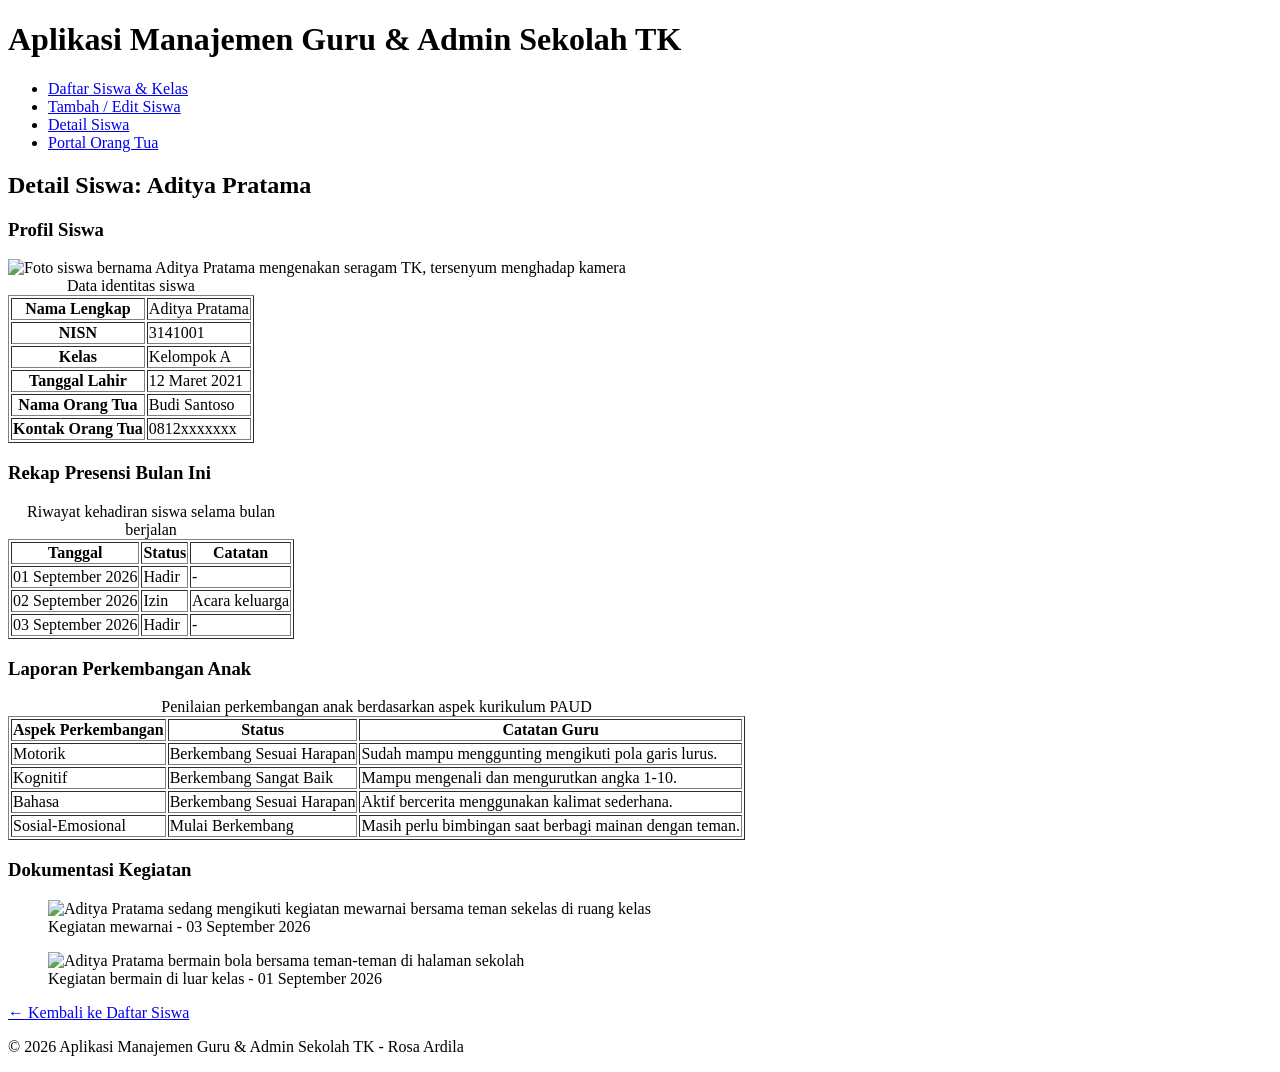
==== detail.html @ 33583f77 "progres tugas week 2" ====
<!DOCTYPE html>
<html lang="id">
<head>
  <meta charset="UTF-8">
  <meta name="viewport" content="width=device-width, initial-scale=1.0">
  <title>Detail Siswa - Aplikasi Guru & Admin TK</title>
</head>
<body>
  <header>
    <h1>Aplikasi Manajemen Guru & Admin Sekolah TK</h1>
    <nav>
      <ul>
        <li><a href="index.html">Daftar Siswa & Kelas</a></li>
        <li><a href="form.html">Tambah / Edit Siswa</a></li>
        <li><a href="detail.html">Detail Siswa</a></li>
        <li><a href="login-ortu.html">Portal Orang Tua</a></li>
      </ul>
    </nav>
  </header>

  <main>
    <article>
      <h2>Detail Siswa: Aditya Pratama</h2>

      <section>
        <h3>Profil Siswa</h3>
        <img src="img/siswa-01.jpg" alt="Foto siswa bernama Aditya Pratama mengenakan seragam TK, tersenyum menghadap kamera" width="150" height="150">
        <table border="1">
          <caption>Data identitas siswa</caption>
          <tbody>
            <tr>
              <th scope="row">Nama Lengkap</th>
              <td>Aditya Pratama</td>
            </tr>
            <tr>
              <th scope="row">NISN</th>
              <td>3141001</td>
            </tr>
            <tr>
              <th scope="row">Kelas</th>
              <td>Kelompok A</td>
            </tr>
            <tr>
              <th scope="row">Tanggal Lahir</th>
              <td>12 Maret 2021</td>
            </tr>
            <tr>
              <th scope="row">Nama Orang Tua</th>
              <td>Budi Santoso</td>
            </tr>
            <tr>
              <th scope="row">Kontak Orang Tua</th>
              <td>0812xxxxxxx</td>
            </tr>
          </tbody>
        </table>
      </section>

      <section>
        <h3>Rekap Presensi Bulan Ini</h3>
        <table border="1">
          <caption>Riwayat kehadiran siswa selama bulan berjalan</caption>
          <thead>
            <tr>
              <th scope="col">Tanggal</th>
              <th scope="col">Status</th>
              <th scope="col">Catatan</th>
            </tr>
          </thead>
          <tbody>
            <tr>
              <td>01 September 2026</td>
              <td>Hadir</td>
              <td>-</td>
            </tr>
            <tr>
              <td>02 September 2026</td>
              <td>Izin</td>
              <td>Acara keluarga</td>
            </tr>
            <tr>
              <td>03 September 2026</td>
              <td>Hadir</td>
              <td>-</td>
            </tr>
          </tbody>
        </table>
      </section>

      <section>
        <h3>Laporan Perkembangan Anak</h3>
        <table border="1">
          <caption>Penilaian perkembangan anak berdasarkan aspek kurikulum PAUD</caption>
          <thead>
            <tr>
              <th scope="col">Aspek Perkembangan</th>
              <th scope="col">Status</th>
              <th scope="col">Catatan Guru</th>
            </tr>
          </thead>
          <tbody>
            <tr>
              <td>Motorik</td>
              <td>Berkembang Sesuai Harapan</td>
              <td>Sudah mampu menggunting mengikuti pola garis lurus.</td>
            </tr>
            <tr>
              <td>Kognitif</td>
              <td>Berkembang Sangat Baik</td>
              <td>Mampu mengenali dan mengurutkan angka 1-10.</td>
            </tr>
            <tr>
              <td>Bahasa</td>
              <td>Berkembang Sesuai Harapan</td>
              <td>Aktif bercerita menggunakan kalimat sederhana.</td>
            </tr>
            <tr>
              <td>Sosial-Emosional</td>
              <td>Mulai Berkembang</td>
              <td>Masih perlu bimbingan saat berbagi mainan dengan teman.</td>
            </tr>
          </tbody>
        </table>
      </section>

      <section>
        <h3>Dokumentasi Kegiatan</h3>
        <figure>
          <img src="img/kegiatan-01.jpg" alt="Aditya Pratama sedang mengikuti kegiatan mewarnai bersama teman sekelas di ruang kelas" width="300" height="200">
          <figcaption>Kegiatan mewarnai - 03 September 2026</figcaption>
        </figure>
        <figure>
          <img src="img/kegiatan-02.jpg" alt="Aditya Pratama bermain bola bersama teman-teman di halaman sekolah" width="300" height="200">
          <figcaption>Kegiatan bermain di luar kelas - 01 September 2026</figcaption>
        </figure>
      </section>

      <p><a href="index.html">&larr; Kembali ke Daftar Siswa</a></p>
    </article>
  </main>

  <footer>
    <p>&copy; 2026 Aplikasi Manajemen Guru & Admin Sekolah TK - Rosa Ardila</p>
  </footer>
</body>
</html>
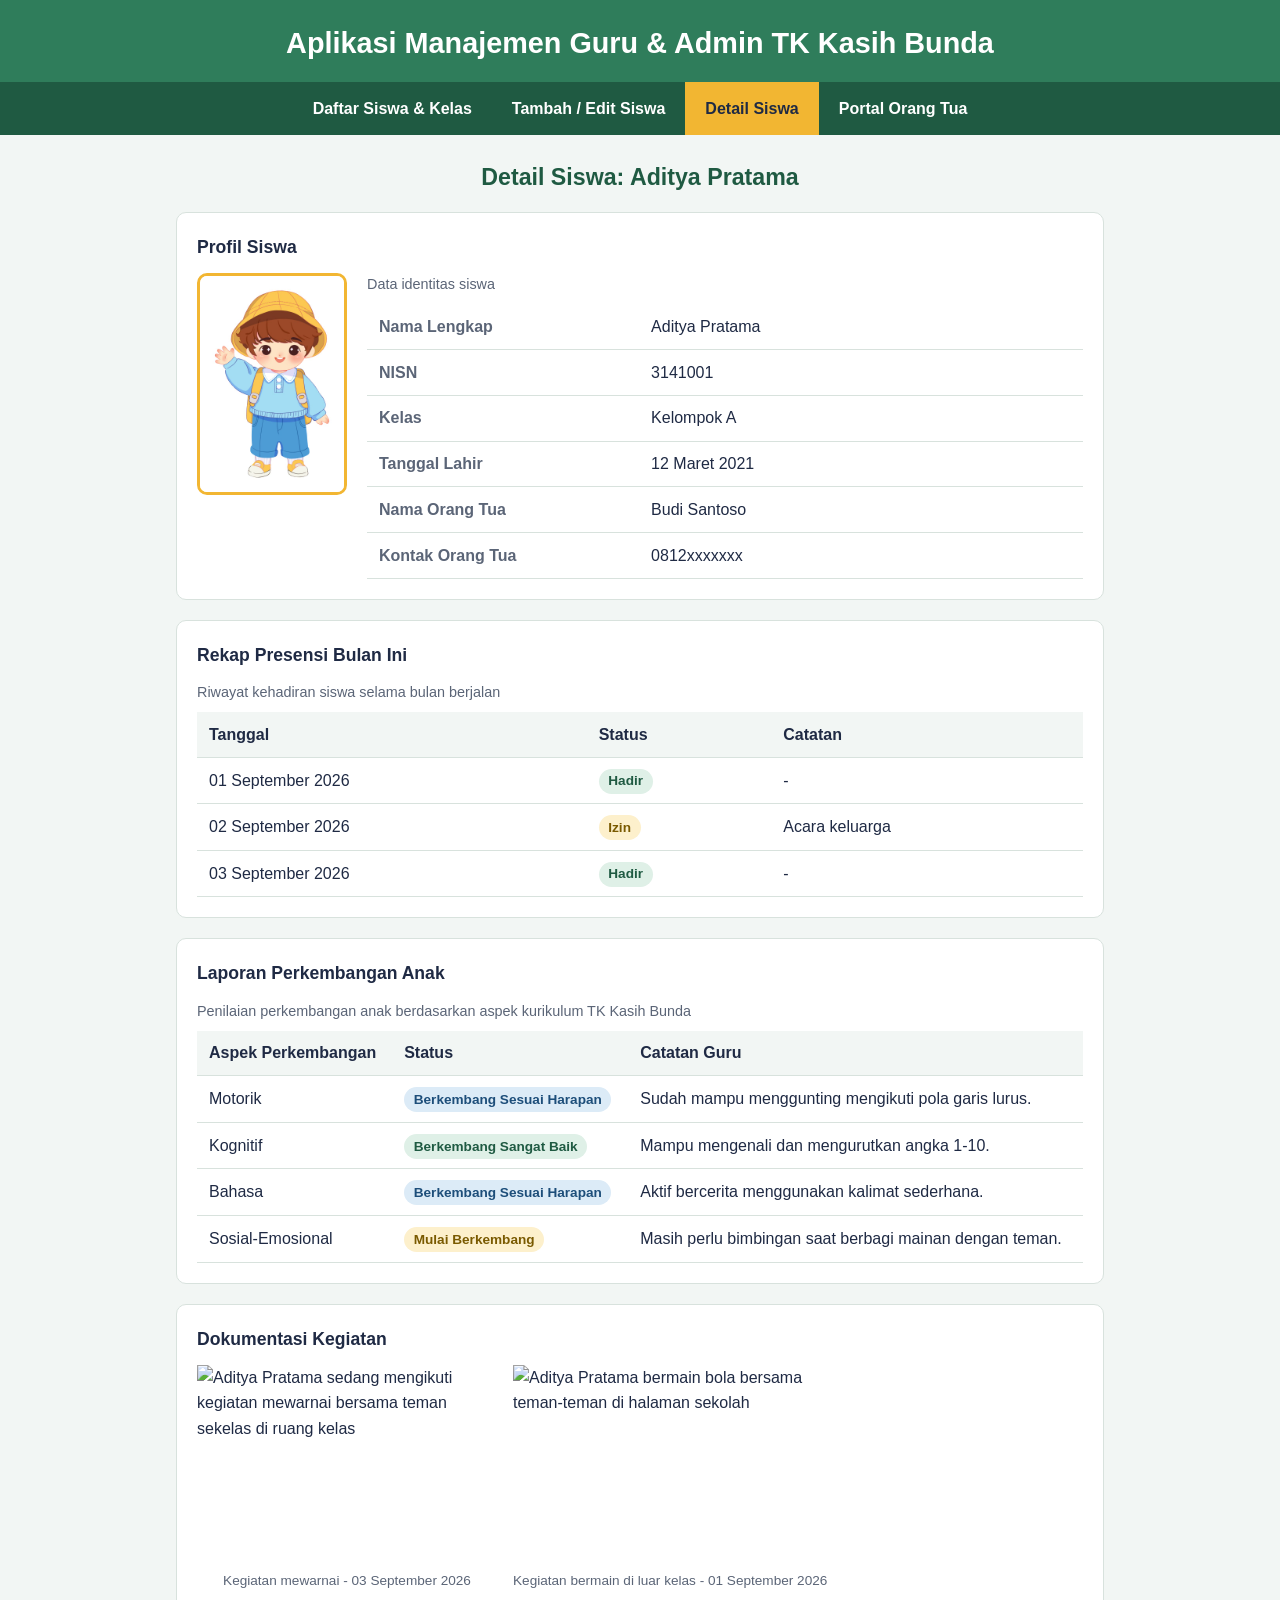
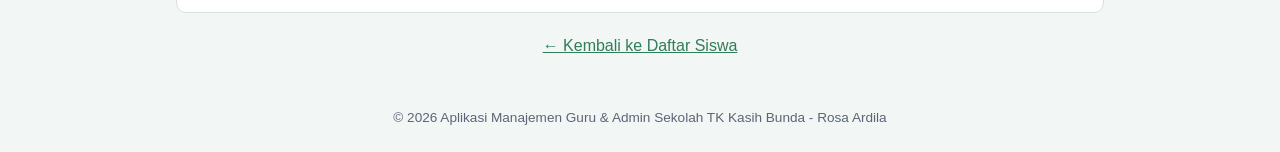
==== commit fdef4a55: "Hubungkan detail.html ke style.css" ====
--- a/detail.html
+++ b/detail.html
@@ -4,15 +4,16 @@
   <meta charset="UTF-8">
   <meta name="viewport" content="width=device-width, initial-scale=1.0">
   <title>Detail Siswa - Aplikasi Guru & Admin TK</title>
+  <link rel="stylesheet" href="style.css">
 </head>
 <body>
   <header>
-    <h1>Aplikasi Manajemen Guru & Admin Sekolah TK</h1>
+    <h1>Aplikasi Manajemen Guru & Admin TK Kasih Bunda</h1>
     <nav>
       <ul>
         <li><a href="index.html">Daftar Siswa & Kelas</a></li>
         <li><a href="form.html">Tambah / Edit Siswa</a></li>
-        <li><a href="detail.html">Detail Siswa</a></li>
+        <li><a href="detail.html" class="aktif">Detail Siswa</a></li>
         <li><a href="login-ortu.html">Portal Orang Tua</a></li>
       </ul>
     </nav>
@@ -24,8 +25,9 @@
 
       <section>
         <h3>Profil Siswa</h3>
-        <img src="img/siswa-01.jpg" alt="Foto siswa bernama Aditya Pratama mengenakan seragam TK, tersenyum menghadap kamera" width="150" height="150">
-        <table border="1">
+        <div class="profil">
+        <img class="foto" src="img/siswa-01.jpg" alt="Foto siswa bernama Aditya Pratama mengenakan seragam TK, tersenyum menghadap kamera" width="150" height="150">
+        <div class="bungkus-tabel"><table>
           <caption>Data identitas siswa</caption>
           <tbody>
             <tr>
@@ -53,12 +55,13 @@
               <td>0812xxxxxxx</td>
             </tr>
           </tbody>
-        </table>
+        </table></div>
+        </div>
       </section>
 
       <section>
         <h3>Rekap Presensi Bulan Ini</h3>
-        <table border="1">
+        <div class="bungkus-tabel"><table>
           <caption>Riwayat kehadiran siswa selama bulan berjalan</caption>
           <thead>
             <tr>
@@ -70,27 +73,27 @@
           <tbody>
             <tr>
               <td>01 September 2026</td>
-              <td>Hadir</td>
+              <td><span class="badge hijau">Hadir</span></td>
               <td>-</td>
             </tr>
             <tr>
               <td>02 September 2026</td>
-              <td>Izin</td>
+              <td><span class="badge kuning">Izin</span></td>
               <td>Acara keluarga</td>
             </tr>
             <tr>
               <td>03 September 2026</td>
-              <td>Hadir</td>
+              <td><span class="badge hijau">Hadir</span></td>
               <td>-</td>
             </tr>
           </tbody>
-        </table>
+        </table></div>
       </section>
 
       <section>
         <h3>Laporan Perkembangan Anak</h3>
-        <table border="1">
-          <caption>Penilaian perkembangan anak berdasarkan aspek kurikulum PAUD</caption>
+        <div class="bungkus-tabel"><table>
+          <caption>Penilaian perkembangan anak berdasarkan aspek kurikulum TK Kasih  Bunda</caption>
           <thead>
             <tr>
               <th scope="col">Aspek Perkembangan</th>
@@ -101,30 +104,31 @@
           <tbody>
             <tr>
               <td>Motorik</td>
-              <td>Berkembang Sesuai Harapan</td>
+              <td><span class="badge biru">Berkembang Sesuai Harapan</span></td>
               <td>Sudah mampu menggunting mengikuti pola garis lurus.</td>
             </tr>
             <tr>
               <td>Kognitif</td>
-              <td>Berkembang Sangat Baik</td>
+              <td><span class="badge hijau">Berkembang Sangat Baik</span></td>
               <td>Mampu mengenali dan mengurutkan angka 1-10.</td>
             </tr>
             <tr>
               <td>Bahasa</td>
-              <td>Berkembang Sesuai Harapan</td>
+              <td><span class="badge biru">Berkembang Sesuai Harapan</span></td>
               <td>Aktif bercerita menggunakan kalimat sederhana.</td>
             </tr>
             <tr>
               <td>Sosial-Emosional</td>
-              <td>Mulai Berkembang</td>
+              <td><span class="badge kuning">Mulai Berkembang</span></td>
               <td>Masih perlu bimbingan saat berbagi mainan dengan teman.</td>
             </tr>
           </tbody>
-        </table>
+        </table></div>
       </section>
 
       <section>
         <h3>Dokumentasi Kegiatan</h3>
+        <div class="galeri">
         <figure>
           <img src="img/kegiatan-01.jpg" alt="Aditya Pratama sedang mengikuti kegiatan mewarnai bersama teman sekelas di ruang kelas" width="300" height="200">
           <figcaption>Kegiatan mewarnai - 03 September 2026</figcaption>
@@ -133,6 +137,7 @@
           <img src="img/kegiatan-02.jpg" alt="Aditya Pratama bermain bola bersama teman-teman di halaman sekolah" width="300" height="200">
           <figcaption>Kegiatan bermain di luar kelas - 01 September 2026</figcaption>
         </figure>
+        </div>
       </section>
 
       <p><a href="index.html">&larr; Kembali ke Daftar Siswa</a></p>
@@ -140,7 +145,7 @@
   </main>
 
   <footer>
-    <p>&copy; 2026 Aplikasi Manajemen Guru & Admin Sekolah TK - Rosa Ardila</p>
+    <p>&copy; 2026 Aplikasi Manajemen Guru & Admin Sekolah TK Kasih Bunda - Rosa Ardila</p>
   </footer>
 </body>
 </html>
--- a/style.css
+++ b/style.css
@@ -0,0 +1,263 @@
+/* =========================================================
+   style.css — Aplikasi Manajemen Guru & Admin TK Kasih Bunda
+   Tugas Minggu 3: CSS native (tanpa framework)
+   Dipakai bersama oleh: index, form, detail, login-ortu, portal-ortu
+   ========================================================= */
+
+/* ---------- Identitas visual: warna ---------- */
+:root {
+  --hijau: #2f7d5b;         /* warna utama */
+  --hijau-tua: #1f5a42;
+  --hijau-muda: #dff0e7;
+  --kuning: #f2b632;        /* aksen */
+  --kuning-muda: #fdf0cc;
+  --biru-muda: #dcebf7;
+  --navy: #1f2a44;          /* teks utama */
+  --abu: #5b6577;           /* teks sekunder */
+  --latar: #f2f6f4;         /* background halaman */
+  --putih: #ffffff;
+  --garis: #d8e2dd;
+}
+
+* { box-sizing: border-box; }
+
+/* ---------- Font properties (teks isi) ---------- */
+body {
+  margin: 0;
+  font-family: "Nunito", "Segoe UI", Arial, sans-serif;
+  font-size: 16px;
+  font-weight: 400;
+  line-height: 1.6;
+  color: var(--navy);
+  background-color: var(--latar);
+}
+
+/* ---------- Font properties (judul) ---------- */
+h1 { font-size: 1.8rem;  font-weight: 800; margin: 0; }
+h2 { font-size: 1.45rem; font-weight: 700; margin: 0 0 .75rem; color: var(--hijau-tua); }
+h3 { font-size: 1.1rem;  font-weight: 700; margin: 0 0 .75rem; }
+p  { margin: 0 0 1rem; }
+a  { color: var(--hijau); }
+strong { font-weight: 800; }
+
+/* ---------- Header & navigasi (horizontal) ---------- */
+header {
+  background-color: var(--hijau);
+  color: var(--putih);
+  text-align: center;
+}
+header h1 {
+  padding: 1.25rem 1rem 1rem;
+  color: var(--putih);
+}
+
+nav { background-color: var(--hijau-tua); }
+nav ul {
+  list-style: none;            /* hilangkan bullet */
+  margin: 0;
+  padding: 0;
+  display: flex;               /* menu horizontal */
+  justify-content: center;
+  flex-wrap: wrap;
+}
+nav li a {
+  display: block;
+  padding: .85rem 1.25rem;
+  color: var(--putih);
+  text-decoration: none;
+  font-weight: 700;
+}
+nav li a:hover,
+nav li a.aktif {
+  background-color: var(--kuning);
+  color: var(--navy);
+}
+
+/* ---------- Konten utama ---------- */
+main {
+  max-width: 960px;
+  margin: 1.5rem auto;
+  padding: 0 1rem;
+}
+
+article > h2 { text-align: center; margin-bottom: 1rem; }
+article > p  { text-align: center; max-width: 720px; margin-left: auto; margin-right: auto; }
+
+section {                       /* tiap bagian tampil sebagai kartu */
+  background-color: var(--putih);
+  border: 1px solid var(--garis);
+  border-radius: 10px;
+  padding: 1.25rem;
+  margin-bottom: 1.25rem;
+}
+section > :last-child { margin-bottom: 0; }
+
+/* ---------- Pengelompokan dengan <div> ---------- */
+.profil {                       /* foto + tabel identitas berdampingan */
+  display: flex;
+  gap: 1.25rem;
+  align-items: flex-start;
+}
+.profil .bungkus-tabel { flex: 1; }
+.foto {
+  border-radius: 10px;
+  border: 3px solid var(--kuning);
+  object-fit: cover;
+}
+
+.bungkus-tabel { overflow-x: auto; }
+
+.galeri {
+  display: flex;
+  flex-wrap: wrap;
+  gap: 1rem;
+}
+
+/* ---------- Pengelompokan dengan <span> (label status) ---------- */
+.badge {
+  display: inline-block;
+  padding: .1rem .6rem;
+  border-radius: 999px;
+  font-size: .85rem;
+  font-weight: 700;
+  white-space: nowrap;
+}
+.badge.hijau  { background-color: var(--hijau-muda);  color: var(--hijau-tua); }
+.badge.biru   { background-color: var(--biru-muda);   color: #1d4e7a; }
+.badge.kuning { background-color: var(--kuning-muda); color: #7a5a00; }
+
+/* ---------- Tabel ---------- */
+table { width: 100%; border-collapse: collapse; }
+caption {
+  caption-side: top;
+  text-align: left;
+  font-size: .9rem;
+  color: var(--abu);
+  padding-bottom: .5rem;
+}
+th, td {
+  padding: .6rem .75rem;
+  border-bottom: 1px solid var(--garis);
+  text-align: left;
+}
+thead th {
+  background-color: var(--latar);
+  font-weight: 700;
+}
+tbody th[scope="row"] {         /* tabel identitas: label di kiri */
+  width: 38%;
+  font-weight: 700;
+  color: var(--abu);
+}
+
+/* ---------- Gambar & figure ---------- */
+img { max-width: 100%; height: auto; display: block; }
+figure { margin: 0; }
+figcaption {
+  font-size: .85rem;
+  color: var(--abu);
+  text-align: center;
+  padding-top: .35rem;
+}
+
+/* ---------- Styling list (jika ada ul/ol di konten) ---------- */
+main ul, main ol { padding-left: 1.5rem; }
+main li { margin-bottom: .3rem; }
+main li::marker { color: var(--hijau); font-weight: 800; }
+
+/* ---------- Form ---------- */
+fieldset {
+  border: 1px solid var(--garis);
+  border-radius: 8px;
+  padding: 1rem 1.25rem .5rem;
+  margin: 0 0 1.25rem;
+}
+legend {
+  font-weight: 700;
+  color: var(--hijau-tua);
+  padding: 0 .5rem;
+}
+form br { display: none; }
+form label {
+  display: block;
+  font-weight: 700;
+  margin-bottom: .25rem;
+  text-align: left;
+}
+input[type="text"],
+input[type="password"],
+input[type="tel"],
+input[type="date"],
+input[type="file"],
+select,
+textarea {
+  display: block;
+  width: 100%;
+  padding: .6rem .75rem;
+  border: 1px solid var(--garis);
+  border-radius: 6px;
+  background-color: var(--putih);
+  font-family: inherit;
+  font-size: 1rem;
+  color: var(--navy);
+}
+input:focus, select:focus, textarea:focus {
+  outline: 2px solid var(--kuning);
+  border-color: var(--hijau);
+}
+
+button {
+  padding: .7rem 1.5rem;
+  background-color: var(--hijau);
+  color: var(--putih);
+  font-family: inherit;
+  font-size: 1rem;
+  font-weight: 700;
+  border: none;
+  border-radius: 6px;
+  cursor: pointer;
+}
+button:hover { background-color: var(--hijau-tua); }
+button.sekunder {
+  background-color: var(--putih);
+  color: var(--hijau-tua);
+  border: 1px solid var(--hijau);
+}
+button.sekunder:hover { background-color: var(--hijau-muda); }
+
+/* ---------- Halaman login (orang tua & guru/admin) ---------- */
+.login-ortu,
+.login-guru { max-width: 480px; margin: 0 auto; }
+.login-ortu > p,
+.login-guru > p { text-align: left; }
+.login-ortu button[type="submit"],
+.login-guru button[type="submit"] { width: 100%; }
+
+/* ---------- Footer ---------- */
+footer {
+  text-align: center;
+  font-size: .85rem;
+  color: var(--abu);
+  padding: 1.5rem 1rem;
+}
+footer p { margin: 0; }
+
+/* =========================================================
+   RESPONSIVE (@media query) — layar <= 768px
+   1. Navigasi: horizontal -> vertikal
+   2. Foto profil + tabel: berdampingan -> bertumpuk
+   ========================================================= */
+@media (max-width: 768px) {
+  h1 { font-size: 1.35rem; }
+
+  nav ul { flex-direction: column; }
+  nav li a {
+    text-align: center;
+    border-bottom: 1px solid rgba(255, 255, 255, .15);
+  }
+
+  .profil { flex-direction: column; }
+  .profil .bungkus-tabel { width: 100%; }
+
+  tbody th[scope="row"] { width: auto; }
+}
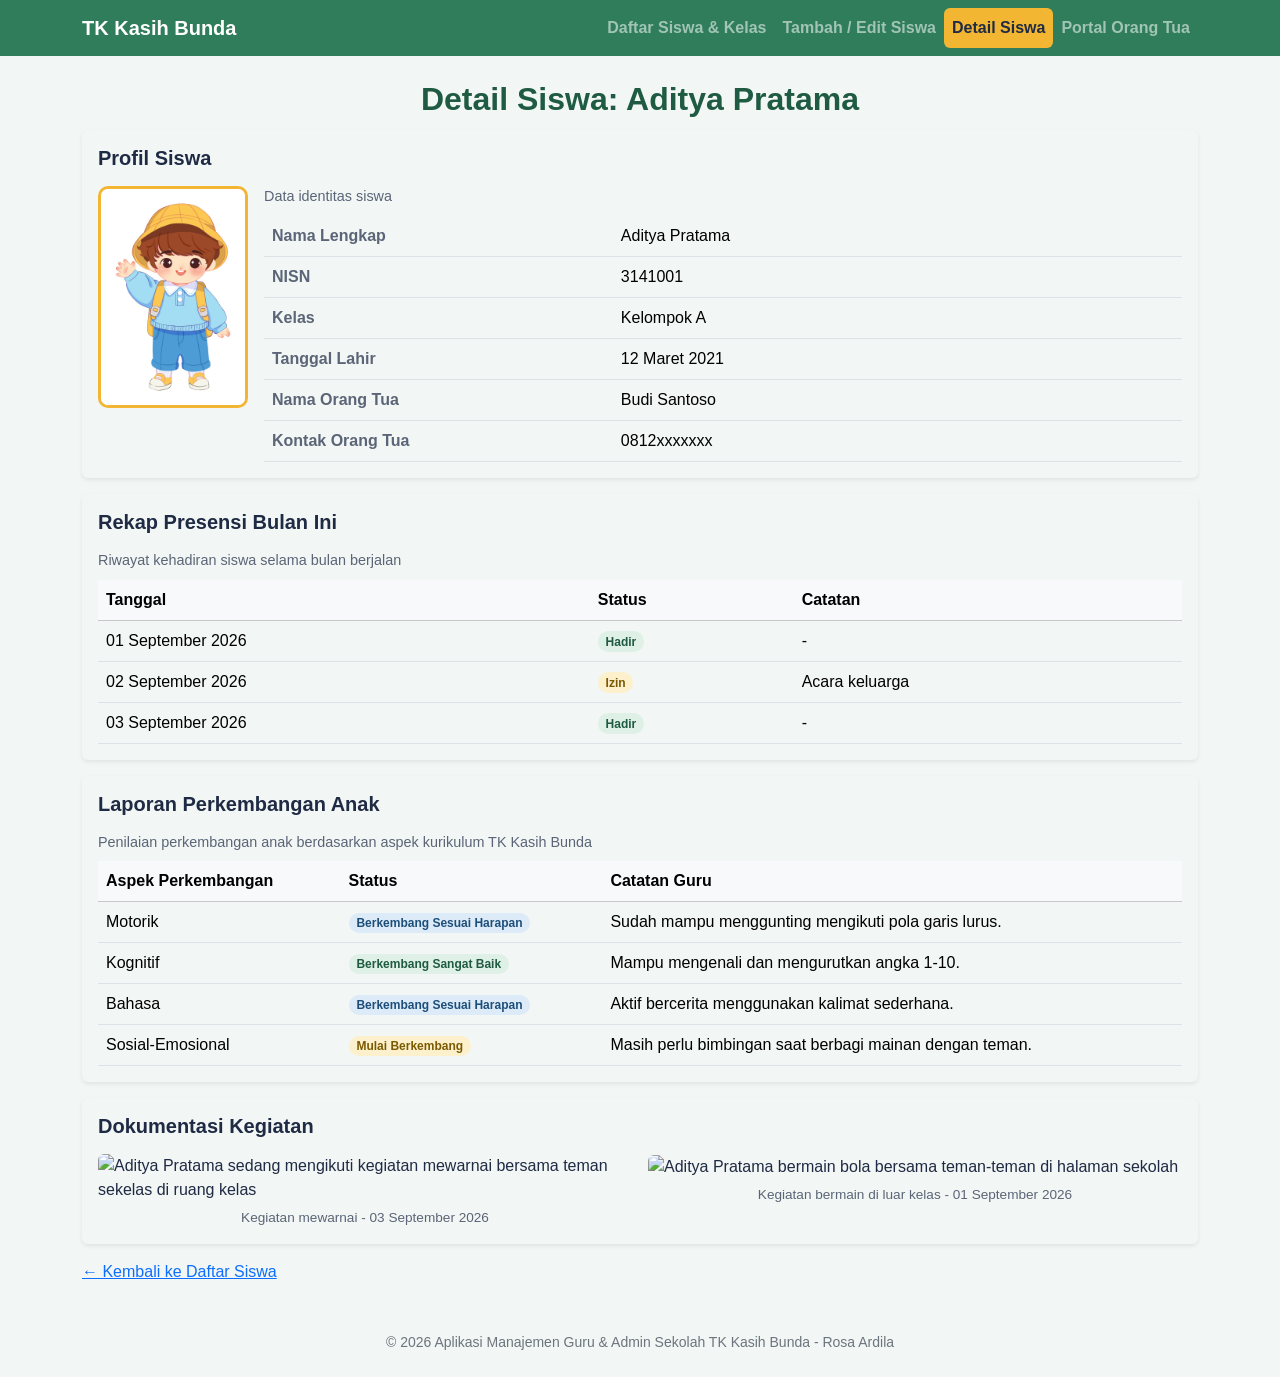
==== commit e3bb811d: "Tugas 4: konversi halaman detail siswa ke Bootstrap" ====
--- a/detail.html
+++ b/detail.html
@@ -3,149 +3,33 @@
 <head>
   <meta charset="UTF-8">
   <meta name="viewport" content="width=device-width, initial-scale=1.0">
-  <title>Detail Siswa - Aplikasi Guru & Admin TK</title>
+  <title>Detail Siswa - Aplikasi Guru &amp; Admin TK</title>
+  <link href="https://cdn.jsdelivr.net/npm/bootstrap@5.3.3/dist/css/bootstrap.min.css" rel="stylesheet">
   <link rel="stylesheet" href="style.css">
 </head>
 <body>
   <header>
-    <h1>Aplikasi Manajemen Guru & Admin TK Kasih Bunda</h1>
-    <nav>
-      <ul>
-        <li><a href="index.html">Daftar Siswa & Kelas</a></li>
-        <li><a href="form.html">Tambah / Edit Siswa</a></li>
-        <li><a href="detail.html" class="aktif">Detail Siswa</a></li>
-        <li><a href="login-ortu.html">Portal Orang Tua</a></li>
-      </ul>
+    <nav class="navbar navbar-expand-lg navbar-dark bg-hijau sticky-top">
+      <div class="container">
+        <a class="navbar-brand fw-bold" href="#">TK Kasih Bunda</a>
+        <button class="navbar-toggler" type="button" data-bs-toggle="collapse" data-bs-target="#menuUtama" aria-controls="menuUtama" aria-expanded="false" aria-label="Buka menu">
+          <span class="navbar-toggler-icon"></span>
+        </button>
+        <div class="collapse navbar-collapse" id="menuUtama">
+          <ul class="navbar-nav ms-auto"><li class="nav-item"><a class="nav-link" href="index.html">Daftar Siswa &amp; Kelas</a></li><li class="nav-item"><a class="nav-link" href="form.html">Tambah / Edit Siswa</a></li><li class="nav-item"><a class="nav-link active" href="detail.html">Detail Siswa</a></li><li class="nav-item"><a class="nav-link" href="login-ortu.html">Portal Orang Tua</a></li></ul>
+        </div>
+      </div>
     </nav>
   </header>
 
-  <main>
-    <article>
-      <h2>Detail Siswa: Aditya Pratama</h2>
-
-      <section>
-        <h3>Profil Siswa</h3>
-        <div class="profil">
-        <img class="foto" src="img/siswa-01.jpg" alt="Foto siswa bernama Aditya Pratama mengenakan seragam TK, tersenyum menghadap kamera" width="150" height="150">
-        <div class="bungkus-tabel"><table>
-          <caption>Data identitas siswa</caption>
-          <tbody>
-            <tr>
-              <th scope="row">Nama Lengkap</th>
-              <td>Aditya Pratama</td>
-            </tr>
-            <tr>
-              <th scope="row">NISN</th>
-              <td>3141001</td>
-            </tr>
-            <tr>
-              <th scope="row">Kelas</th>
-              <td>Kelompok A</td>
-            </tr>
-            <tr>
-              <th scope="row">Tanggal Lahir</th>
-              <td>12 Maret 2021</td>
-            </tr>
-            <tr>
-              <th scope="row">Nama Orang Tua</th>
-              <td>Budi Santoso</td>
-            </tr>
-            <tr>
-              <th scope="row">Kontak Orang Tua</th>
-              <td>0812xxxxxxx</td>
-            </tr>
-          </tbody>
-        </table></div>
-        </div>
-      </section>
-
-      <section>
-        <h3>Rekap Presensi Bulan Ini</h3>
-        <div class="bungkus-tabel"><table>
-          <caption>Riwayat kehadiran siswa selama bulan berjalan</caption>
-          <thead>
-            <tr>
-              <th scope="col">Tanggal</th>
-              <th scope="col">Status</th>
-              <th scope="col">Catatan</th>
-            </tr>
-          </thead>
-          <tbody>
-            <tr>
-              <td>01 September 2026</td>
-              <td><span class="badge hijau">Hadir</span></td>
-              <td>-</td>
-            </tr>
-            <tr>
-              <td>02 September 2026</td>
-              <td><span class="badge kuning">Izin</span></td>
-              <td>Acara keluarga</td>
-            </tr>
-            <tr>
-              <td>03 September 2026</td>
-              <td><span class="badge hijau">Hadir</span></td>
-              <td>-</td>
-            </tr>
-          </tbody>
-        </table></div>
-      </section>
-
-      <section>
-        <h3>Laporan Perkembangan Anak</h3>
-        <div class="bungkus-tabel"><table>
-          <caption>Penilaian perkembangan anak berdasarkan aspek kurikulum TK Kasih  Bunda</caption>
-          <thead>
-            <tr>
-              <th scope="col">Aspek Perkembangan</th>
-              <th scope="col">Status</th>
-              <th scope="col">Catatan Guru</th>
-            </tr>
-          </thead>
-          <tbody>
-            <tr>
-              <td>Motorik</td>
-              <td><span class="badge biru">Berkembang Sesuai Harapan</span></td>
-              <td>Sudah mampu menggunting mengikuti pola garis lurus.</td>
-            </tr>
-            <tr>
-              <td>Kognitif</td>
-              <td><span class="badge hijau">Berkembang Sangat Baik</span></td>
-              <td>Mampu mengenali dan mengurutkan angka 1-10.</td>
-            </tr>
-            <tr>
-              <td>Bahasa</td>
-              <td><span class="badge biru">Berkembang Sesuai Harapan</span></td>
-              <td>Aktif bercerita menggunakan kalimat sederhana.</td>
-            </tr>
-            <tr>
-              <td>Sosial-Emosional</td>
-              <td><span class="badge kuning">Mulai Berkembang</span></td>
-              <td>Masih perlu bimbingan saat berbagi mainan dengan teman.</td>
-            </tr>
-          </tbody>
-        </table></div>
-      </section>
-
-      <section>
-        <h3>Dokumentasi Kegiatan</h3>
-        <div class="galeri">
-        <figure>
-          <img src="img/kegiatan-01.jpg" alt="Aditya Pratama sedang mengikuti kegiatan mewarnai bersama teman sekelas di ruang kelas" width="300" height="200">
-          <figcaption>Kegiatan mewarnai - 03 September 2026</figcaption>
-        </figure>
-        <figure>
-          <img src="img/kegiatan-02.jpg" alt="Aditya Pratama bermain bola bersama teman-teman di halaman sekolah" width="300" height="200">
-          <figcaption>Kegiatan bermain di luar kelas - 01 September 2026</figcaption>
-        </figure>
-        </div>
-      </section>
-
-      <p><a href="index.html">&larr; Kembali ke Daftar Siswa</a></p>
-    </article>
+  <main class="container my-4">
+<h2 class="text-center">Detail Siswa: Aditya Pratama</h2><div class="card shadow-sm border-0 mb-3"><div class="card-body"><h3 class="h5 fw-bold mb-3">Profil Siswa</h3><div class="row g-3 align-items-start"><div class="col-12 col-md-auto text-center"><img class="foto img-fluid" src="img/siswa-01.jpg" alt="Foto siswa bernama Aditya Pratama mengenakan seragam TK, tersenyum menghadap kamera" width="150" height="150"></div><div class="col-12 col-md"><div class="table-responsive"><table class="table mb-0"><caption>Data identitas siswa</caption><tbody><tr><th scope="row">Nama Lengkap</th><td>Aditya Pratama</td></tr><tr><th scope="row">NISN</th><td>3141001</td></tr><tr><th scope="row">Kelas</th><td>Kelompok A</td></tr><tr><th scope="row">Tanggal Lahir</th><td>12 Maret 2021</td></tr><tr><th scope="row">Nama Orang Tua</th><td>Budi Santoso</td></tr><tr><th scope="row">Kontak Orang Tua</th><td>0812xxxxxxx</td></tr></tbody></table></div></div></div></div></div><div class="card shadow-sm border-0 mb-3"><div class="card-body"><h3 class="h5 fw-bold mb-3">Rekap Presensi Bulan Ini</h3><div class="table-responsive"><table class="table table-hover align-middle mb-0"><caption>Riwayat kehadiran siswa selama bulan berjalan</caption><thead class="table-light"><tr><th scope="col">Tanggal</th><th scope="col">Status</th><th scope="col">Catatan</th></tr></thead><tbody><tr><td>01 September 2026</td><td><span class="badge rounded-pill hijau">Hadir</span></td><td>-</td></tr><tr><td>02 September 2026</td><td><span class="badge rounded-pill kuning">Izin</span></td><td>Acara keluarga</td></tr><tr><td>03 September 2026</td><td><span class="badge rounded-pill hijau">Hadir</span></td><td>-</td></tr></tbody></table></div></div></div><div class="card shadow-sm border-0 mb-3"><div class="card-body"><h3 class="h5 fw-bold mb-3">Laporan Perkembangan Anak</h3><div class="table-responsive"><table class="table table-hover align-middle mb-0"><caption>Penilaian perkembangan anak berdasarkan aspek kurikulum TK Kasih Bunda</caption><thead class="table-light"><tr><th scope="col">Aspek Perkembangan</th><th scope="col">Status</th><th scope="col">Catatan Guru</th></tr></thead><tbody><tr><td>Motorik</td><td><span class="badge rounded-pill biru">Berkembang Sesuai Harapan</span></td><td>Sudah mampu menggunting mengikuti pola garis lurus.</td></tr><tr><td>Kognitif</td><td><span class="badge rounded-pill hijau">Berkembang Sangat Baik</span></td><td>Mampu mengenali dan mengurutkan angka 1-10.</td></tr><tr><td>Bahasa</td><td><span class="badge rounded-pill biru">Berkembang Sesuai Harapan</span></td><td>Aktif bercerita menggunakan kalimat sederhana.</td></tr><tr><td>Sosial-Emosional</td><td><span class="badge rounded-pill kuning">Mulai Berkembang</span></td><td>Masih perlu bimbingan saat berbagi mainan dengan teman.</td></tr></tbody></table></div></div></div><div class="card shadow-sm border-0 mb-3"><div class="card-body"><h3 class="h5 fw-bold mb-3">Dokumentasi Kegiatan</h3><div class="row g-3"><div class="col-12 col-md-6"><figure class="mb-0"><img src="img/kegiatan-01.jpg" alt="Aditya Pratama sedang mengikuti kegiatan mewarnai bersama teman sekelas di ruang kelas" class="img-fluid rounded w-100" width="300" height="200"><figcaption>Kegiatan mewarnai - 03 September 2026</figcaption></figure></div><div class="col-12 col-md-6"><figure class="mb-0"><img src="img/kegiatan-02.jpg" alt="Aditya Pratama bermain bola bersama teman-teman di halaman sekolah" class="img-fluid rounded w-100" width="300" height="200"><figcaption>Kegiatan bermain di luar kelas - 01 September 2026</figcaption></figure></div></div></div></div><p><a href="index.html">&larr; Kembali ke Daftar Siswa</a></p>
   </main>
 
-  <footer>
-    <p>&copy; 2026 Aplikasi Manajemen Guru & Admin Sekolah TK Kasih Bunda - Rosa Ardila</p>
+  <footer class="text-center small text-secondary py-4">
+    <p class="mb-0">© 2026 Aplikasi Manajemen Guru &amp; Admin Sekolah TK Kasih Bunda - Rosa Ardila</p>
   </footer>
+
+  <script src="https://cdn.jsdelivr.net/npm/bootstrap@5.3.3/dist/js/bootstrap.bundle.min.js"></script>
 </body>
 </html>
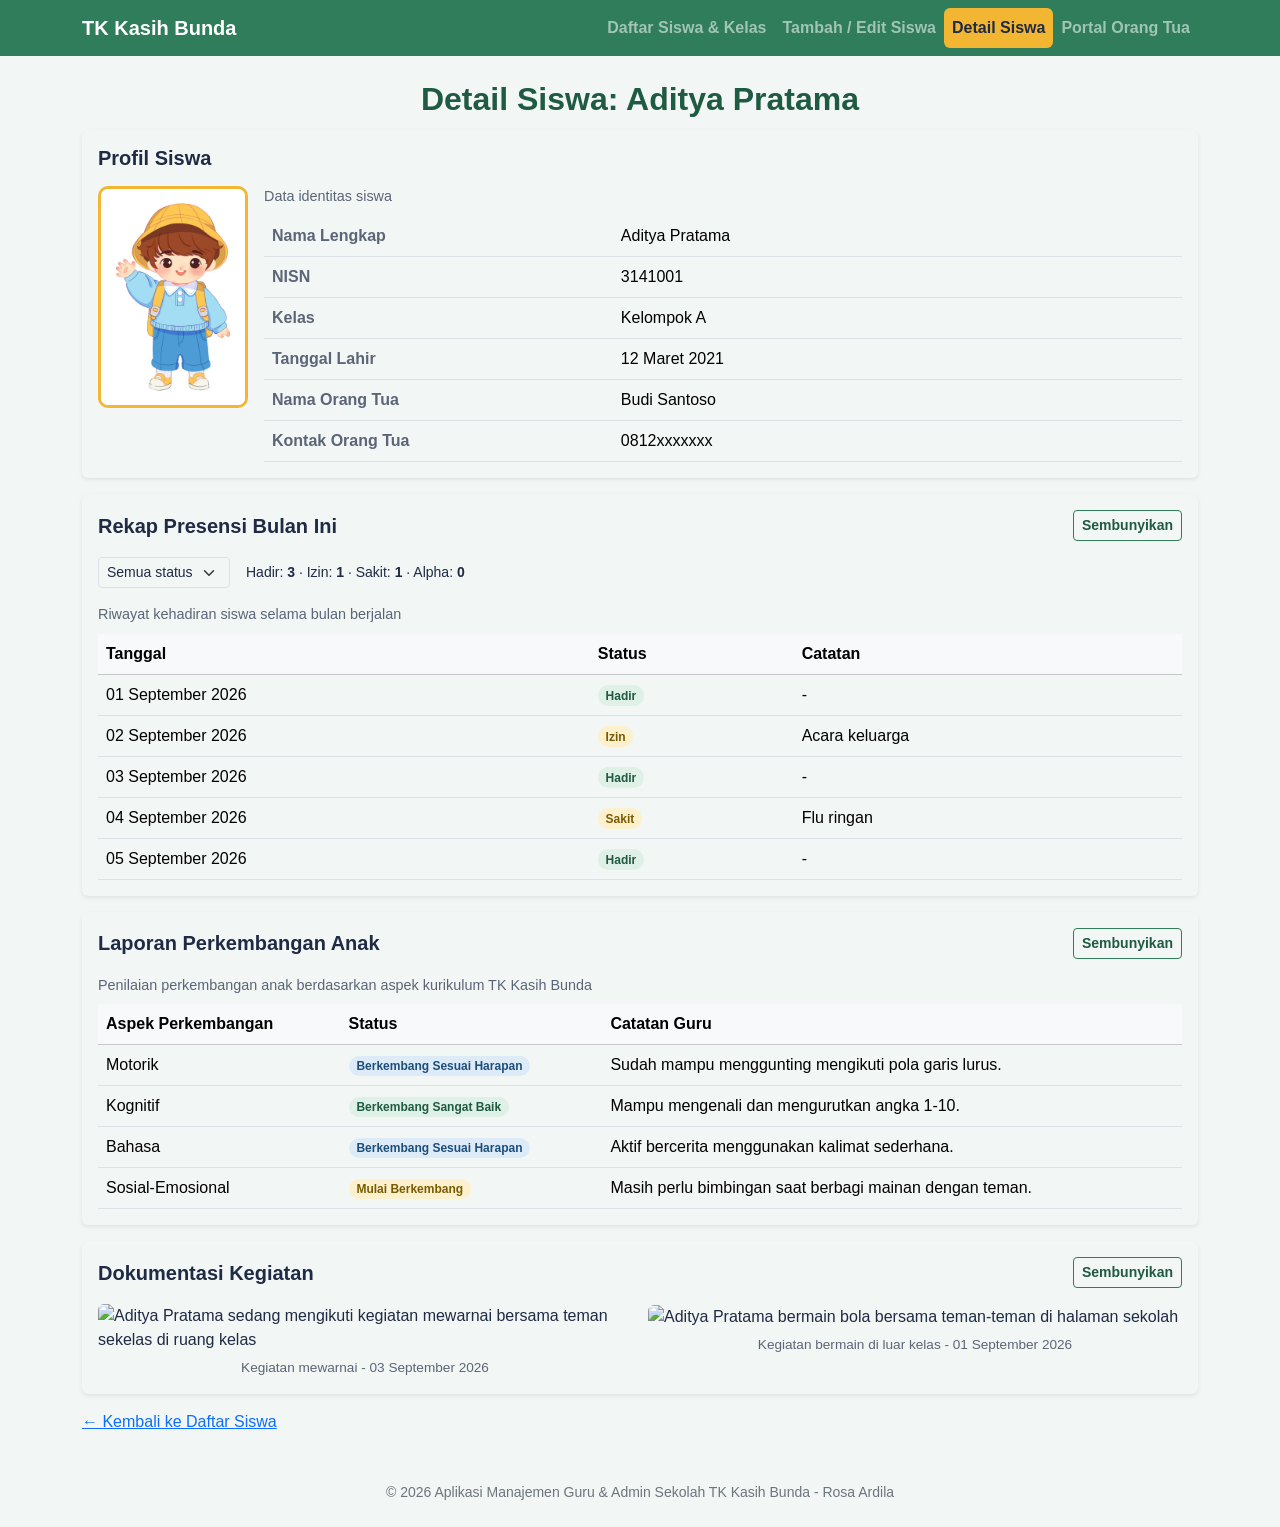
==== commit c0795b92: "Tugas 5: render presensi/laporan/pengumuman dan toggle kartu" ====
--- a/detail.html
+++ b/detail.html
@@ -23,7 +23,7 @@
   </header>
 
   <main class="container my-4">
-<h2 class="text-center">Detail Siswa: Aditya Pratama</h2><div class="card shadow-sm border-0 mb-3"><div class="card-body"><h3 class="h5 fw-bold mb-3">Profil Siswa</h3><div class="row g-3 align-items-start"><div class="col-12 col-md-auto text-center"><img class="foto img-fluid" src="img/siswa-01.jpg" alt="Foto siswa bernama Aditya Pratama mengenakan seragam TK, tersenyum menghadap kamera" width="150" height="150"></div><div class="col-12 col-md"><div class="table-responsive"><table class="table mb-0"><caption>Data identitas siswa</caption><tbody><tr><th scope="row">Nama Lengkap</th><td>Aditya Pratama</td></tr><tr><th scope="row">NISN</th><td>3141001</td></tr><tr><th scope="row">Kelas</th><td>Kelompok A</td></tr><tr><th scope="row">Tanggal Lahir</th><td>12 Maret 2021</td></tr><tr><th scope="row">Nama Orang Tua</th><td>Budi Santoso</td></tr><tr><th scope="row">Kontak Orang Tua</th><td>0812xxxxxxx</td></tr></tbody></table></div></div></div></div></div><div class="card shadow-sm border-0 mb-3"><div class="card-body"><h3 class="h5 fw-bold mb-3">Rekap Presensi Bulan Ini</h3><div class="table-responsive"><table class="table table-hover align-middle mb-0"><caption>Riwayat kehadiran siswa selama bulan berjalan</caption><thead class="table-light"><tr><th scope="col">Tanggal</th><th scope="col">Status</th><th scope="col">Catatan</th></tr></thead><tbody><tr><td>01 September 2026</td><td><span class="badge rounded-pill hijau">Hadir</span></td><td>-</td></tr><tr><td>02 September 2026</td><td><span class="badge rounded-pill kuning">Izin</span></td><td>Acara keluarga</td></tr><tr><td>03 September 2026</td><td><span class="badge rounded-pill hijau">Hadir</span></td><td>-</td></tr></tbody></table></div></div></div><div class="card shadow-sm border-0 mb-3"><div class="card-body"><h3 class="h5 fw-bold mb-3">Laporan Perkembangan Anak</h3><div class="table-responsive"><table class="table table-hover align-middle mb-0"><caption>Penilaian perkembangan anak berdasarkan aspek kurikulum TK Kasih Bunda</caption><thead class="table-light"><tr><th scope="col">Aspek Perkembangan</th><th scope="col">Status</th><th scope="col">Catatan Guru</th></tr></thead><tbody><tr><td>Motorik</td><td><span class="badge rounded-pill biru">Berkembang Sesuai Harapan</span></td><td>Sudah mampu menggunting mengikuti pola garis lurus.</td></tr><tr><td>Kognitif</td><td><span class="badge rounded-pill hijau">Berkembang Sangat Baik</span></td><td>Mampu mengenali dan mengurutkan angka 1-10.</td></tr><tr><td>Bahasa</td><td><span class="badge rounded-pill biru">Berkembang Sesuai Harapan</span></td><td>Aktif bercerita menggunakan kalimat sederhana.</td></tr><tr><td>Sosial-Emosional</td><td><span class="badge rounded-pill kuning">Mulai Berkembang</span></td><td>Masih perlu bimbingan saat berbagi mainan dengan teman.</td></tr></tbody></table></div></div></div><div class="card shadow-sm border-0 mb-3"><div class="card-body"><h3 class="h5 fw-bold mb-3">Dokumentasi Kegiatan</h3><div class="row g-3"><div class="col-12 col-md-6"><figure class="mb-0"><img src="img/kegiatan-01.jpg" alt="Aditya Pratama sedang mengikuti kegiatan mewarnai bersama teman sekelas di ruang kelas" class="img-fluid rounded w-100" width="300" height="200"><figcaption>Kegiatan mewarnai - 03 September 2026</figcaption></figure></div><div class="col-12 col-md-6"><figure class="mb-0"><img src="img/kegiatan-02.jpg" alt="Aditya Pratama bermain bola bersama teman-teman di halaman sekolah" class="img-fluid rounded w-100" width="300" height="200"><figcaption>Kegiatan bermain di luar kelas - 01 September 2026</figcaption></figure></div></div></div></div><p><a href="index.html">&larr; Kembali ke Daftar Siswa</a></p>
+<h2 class="text-center">Detail Siswa: Aditya Pratama</h2><div class="card shadow-sm border-0 mb-3"><div class="card-body"><h3 class="h5 fw-bold mb-3">Profil Siswa</h3><div class="row g-3 align-items-start"><div class="col-12 col-md-auto text-center"><img class="foto img-fluid" src="img/siswa-01.jpg" alt="Foto siswa bernama Aditya Pratama mengenakan seragam TK, tersenyum menghadap kamera" width="150" height="150"></div><div class="col-12 col-md"><div class="table-responsive"><table class="table mb-0"><caption>Data identitas siswa</caption><tbody><tr><th scope="row">Nama Lengkap</th><td>Aditya Pratama</td></tr><tr><th scope="row">NISN</th><td>3141001</td></tr><tr><th scope="row">Kelas</th><td>Kelompok A</td></tr><tr><th scope="row">Tanggal Lahir</th><td>12 Maret 2021</td></tr><tr><th scope="row">Nama Orang Tua</th><td>Budi Santoso</td></tr><tr><th scope="row">Kontak Orang Tua</th><td>0812xxxxxxx</td></tr></tbody></table></div></div></div></div></div><div class="card shadow-sm border-0 mb-3"><div class="card-body"><div class="header-card d-flex justify-content-between align-items-center mb-3"><h3 class="h5 fw-bold mb-0">Rekap Presensi Bulan Ini</h3><button type="button" class="btn btn-sm btn-outline-hijau btn-toggle-card">Sembunyikan</button></div><div class="d-flex flex-wrap align-items-center gap-3 mb-3"><select id="filter-presensi" class="form-select form-select-sm w-auto" aria-label="Filter status presensi"><option value="semua">Semua status</option><option value="Hadir">Hadir</option><option value="Izin">Izin</option><option value="Sakit">Sakit</option><option value="Alpha">Alpha</option></select><span id="ringkasan-presensi" class="small"></span></div><div class="table-responsive"><table class="table table-hover align-middle mb-0"><caption>Riwayat kehadiran siswa selama bulan berjalan</caption><thead class="table-light"><tr><th scope="col">Tanggal</th><th scope="col">Status</th><th scope="col">Catatan</th></tr></thead><tbody id="tbody-presensi"></tbody></table></div></div></div><div class="card shadow-sm border-0 mb-3"><div class="card-body"><div class="header-card d-flex justify-content-between align-items-center mb-3"><h3 class="h5 fw-bold mb-0">Laporan Perkembangan Anak</h3><button type="button" class="btn btn-sm btn-outline-hijau btn-toggle-card">Sembunyikan</button></div><div class="table-responsive"><table class="table table-hover align-middle mb-0"><caption>Penilaian perkembangan anak berdasarkan aspek kurikulum TK Kasih Bunda</caption><thead class="table-light"><tr><th scope="col">Aspek Perkembangan</th><th scope="col">Status</th><th scope="col">Catatan Guru</th></tr></thead><tbody id="tbody-laporan"></tbody></table></div></div></div><div class="card shadow-sm border-0 mb-3"><div class="card-body"><div class="header-card d-flex justify-content-between align-items-center mb-3"><h3 class="h5 fw-bold mb-0">Dokumentasi Kegiatan</h3><button type="button" class="btn btn-sm btn-outline-hijau btn-toggle-card">Sembunyikan</button></div><div class="row g-3"><div class="col-12 col-md-6"><figure class="mb-0"><img src="img/kegiatan-01.jpg" alt="Aditya Pratama sedang mengikuti kegiatan mewarnai bersama teman sekelas di ruang kelas" class="img-fluid rounded w-100" width="300" height="200"><figcaption>Kegiatan mewarnai - 03 September 2026</figcaption></figure></div><div class="col-12 col-md-6"><figure class="mb-0"><img src="img/kegiatan-02.jpg" alt="Aditya Pratama bermain bola bersama teman-teman di halaman sekolah" class="img-fluid rounded w-100" width="300" height="200"><figcaption>Kegiatan bermain di luar kelas - 01 September 2026</figcaption></figure></div></div></div></div><p><a href="index.html">&larr; Kembali ke Daftar Siswa</a></p>
   </main>
 
   <footer class="text-center small text-secondary py-4">
@@ -31,5 +31,7 @@
   </footer>
 
   <script src="https://cdn.jsdelivr.net/npm/bootstrap@5.3.3/dist/js/bootstrap.bundle.min.js"></script>
+  <script src="https://code.jquery.com/jquery-3.7.1.min.js"></script>
+  <script src="script.js"></script>
 </body>
 </html>
